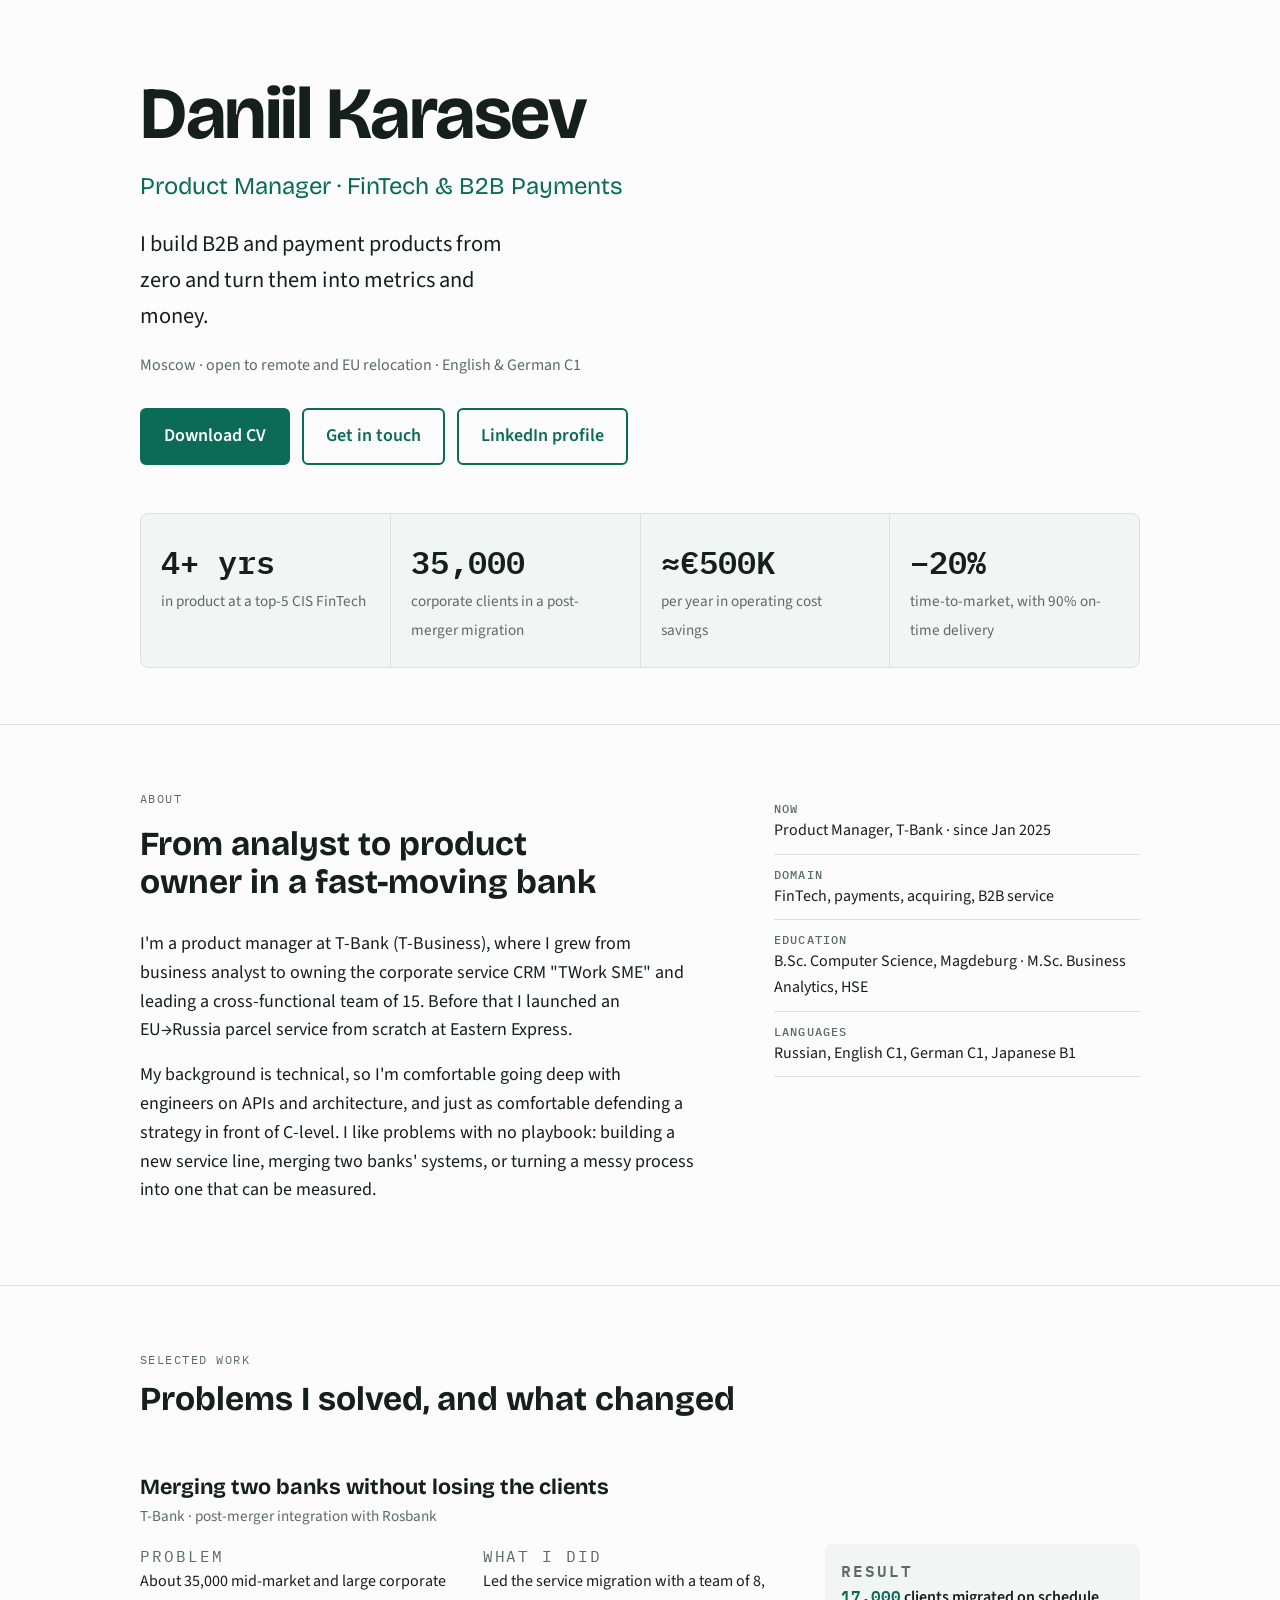
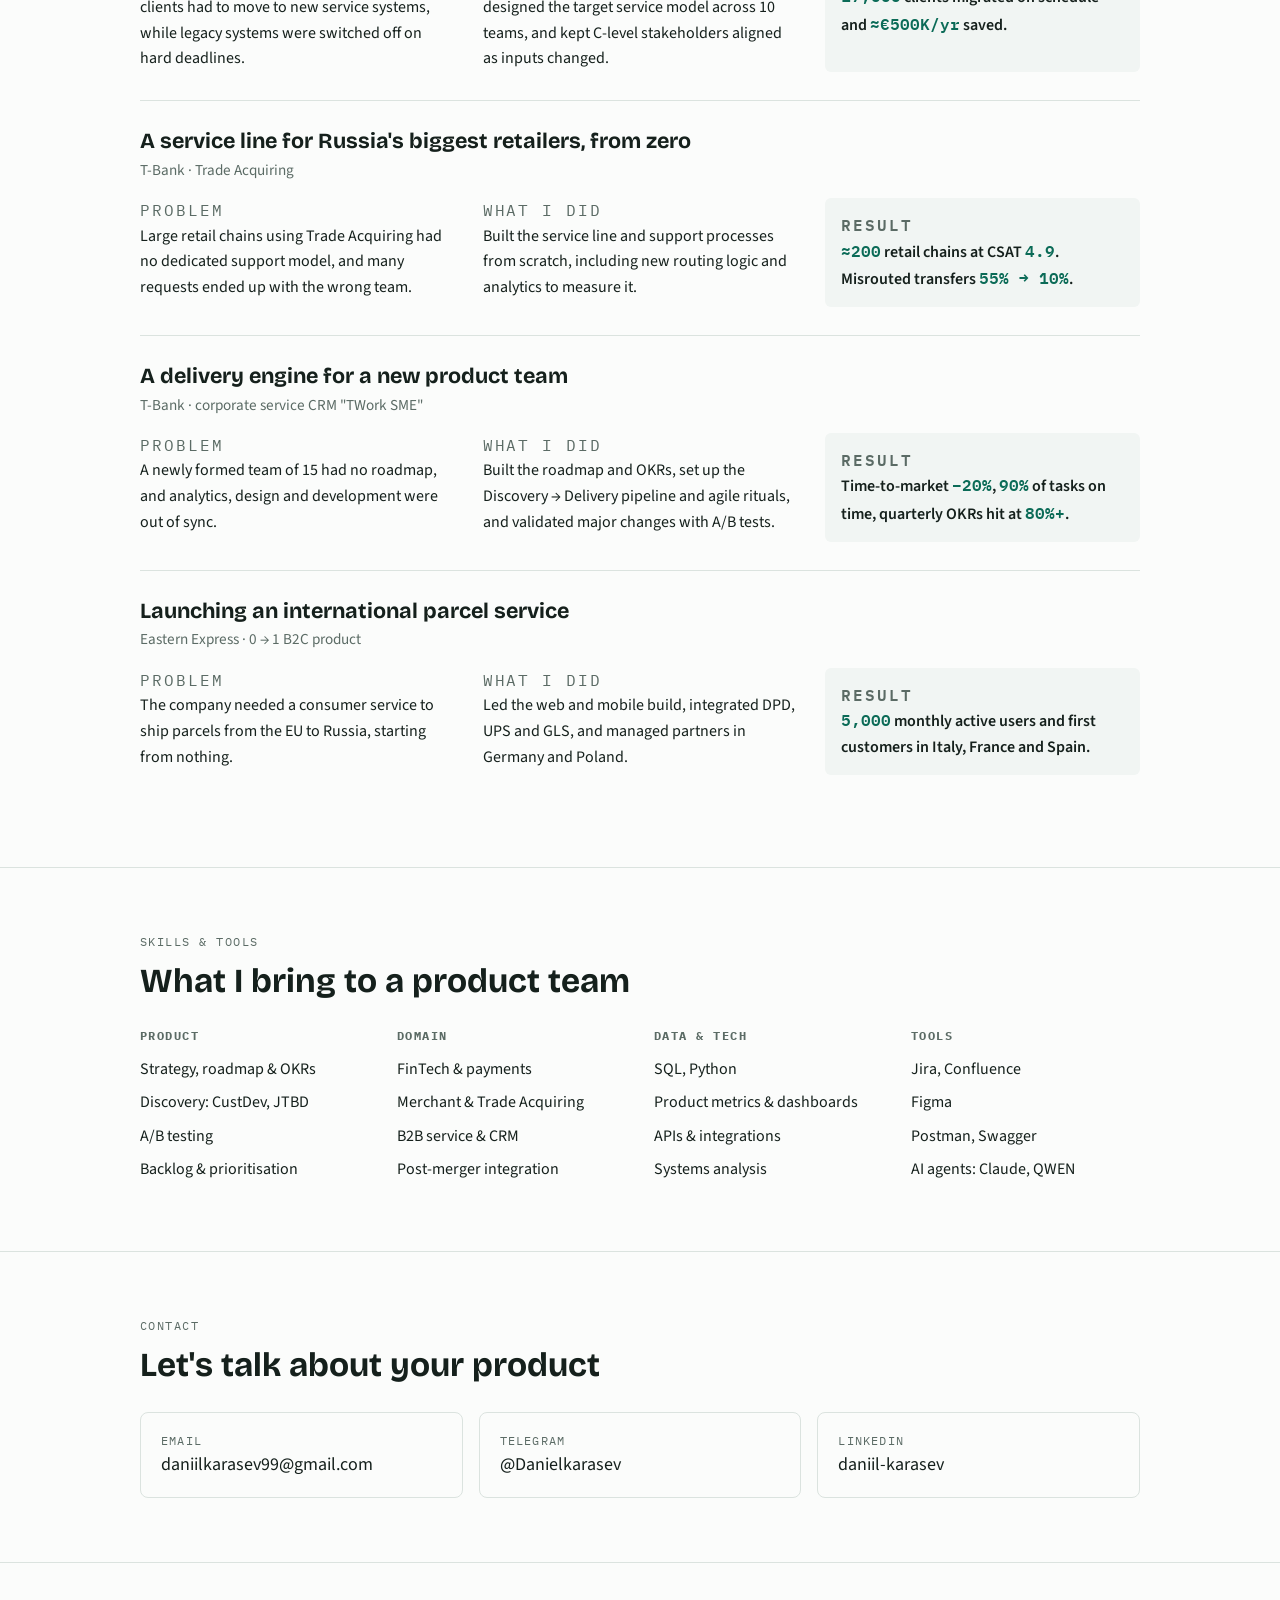
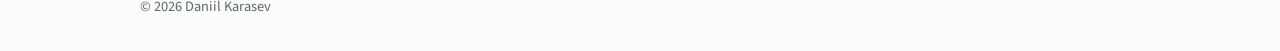
==== index.html @ 462f9577 "Add files via upload" ====
<!DOCTYPE html>
<!-- index.html: WHAT is on the page (text, links, sections). -->
<html lang="en">
<head>
  <meta charset="utf-8">
  <meta name="viewport" content="width=device-width, initial-scale=1">
  <title>Daniil Karasev · Product Manager</title>
  <meta name="description" content="Product Manager in FinTech and B2B payments. Building service and payment products from zero and turning them into metrics and money.">
  <link rel="preconnect" href="https://fonts.googleapis.com">
  <link rel="preconnect" href="https://fonts.gstatic.com" crossorigin>
  <link rel="stylesheet" href="https://fonts.googleapis.com/css2?family=Bricolage+Grotesque:opsz,wght@12..96,600;12..96,700&family=IBM+Plex+Mono:wght@500;600&family=Source+Sans+3:wght@400;600&display=swap">
  <link rel="stylesheet" href="styles.css">
</head>
<body>
  <!-- ===== HERO: the first thing visitors see ===== -->
  <header class="hero wrap">
    <h1>Daniil Karasev</h1>
    <p class="role">Product Manager · FinTech &amp; B2B Payments</p>
    <p class="pitch">I build B2B and payment products from zero and turn them into metrics and money.</p>
    <p class="meta">Moscow · open to remote and EU relocation · English &amp; German C1</p>
    <div class="actions">
      <a class="btn primary" href="Daniil_Karasev_CV.pdf" target="_blank" rel="noopener">Download CV</a>
      <a class="btn ghost" href="#contact">Get in touch</a>
      <a class="btn ghost" href="https://www.linkedin.com/in/daniil-karasev-b4a530241/" target="_blank" rel="noopener">LinkedIn profile</a>
    </div>

    <!-- KEY NUMBERS: four big figures recruiters can scan in 3 seconds -->
    <div class="numbers">
      <div class="number"><span class="fig">4+ yrs</span><span class="what">in product at a top-5 CIS FinTech</span></div>
      <div class="number"><span class="fig">35,000</span><span class="what">corporate clients in a post-merger migration</span></div>
      <div class="number"><span class="fig">≈€500K</span><span class="what">per year in operating cost savings</span></div>
      <div class="number"><span class="fig">−20%</span><span class="what">time-to-market, with 90% on-time delivery</span></div>
    </div>
  </header>

  <main>
    <!-- ===== ABOUT ===== -->
    <section id="about">
      <div class="wrap about">
        <div>
          <p class="label">About</p>
          <h2>From analyst to product owner in a fast-moving bank</h2>
          <p>I'm a product manager at T-Bank (T-Business), where I grew from business analyst to owning the corporate service CRM "TWork SME" and leading a cross-functional team of 15. Before that I launched an EU→Russia parcel service from scratch at Eastern Express.</p>
          <p>My background is technical, so I'm comfortable going deep with engineers on APIs and architecture, and just as comfortable defending a strategy in front of C-level. I like problems with no playbook: building a new service line, merging two banks' systems, or turning a messy process into one that can be measured.</p>
        </div>
        <ul class="facts">
          <li><b>Now</b>Product Manager, T-Bank · since Jan 2025</li>
          <li><b>Domain</b>FinTech, payments, acquiring, B2B service</li>
          <li><b>Education</b>B.Sc. Computer Science, Magdeburg · M.Sc. Business Analytics, HSE</li>
          <li><b>Languages</b>Russian, English C1, German C1, Japanese B1</li>
        </ul>
      </div>
    </section>

    <!-- ===== SELECTED WORK: one block per case ===== -->
    <section id="work">
      <div class="wrap">
        <p class="label">Selected work</p>
        <h2>Problems I solved, and what changed</h2>

        <article class="case">
          <h3>Merging two banks without losing the clients</h3>
          <p class="where">T-Bank · post-merger integration with Rosbank</p>
          <div class="cols">
            <div><p class="label">Problem</p><p>About 35,000 mid-market and large corporate clients had to move to new service systems, while legacy systems were switched off on hard deadlines.</p></div>
            <div><p class="label">What I did</p><p>Led the service migration with a team of 8, designed the target service model across 10 teams, and kept C-level stakeholders aligned as inputs changed.</p></div>
            <div class="result"><p class="label">Result</p><p><span class="delta">17,000</span> clients migrated on schedule and <span class="delta">≈€500K/yr</span> saved.</p></div>
          </div>
        </article>

        <article class="case">
          <h3>A service line for Russia's biggest retailers, from zero</h3>
          <p class="where">T-Bank · Trade Acquiring</p>
          <div class="cols">
            <div><p class="label">Problem</p><p>Large retail chains using Trade Acquiring had no dedicated support model, and many requests ended up with the wrong team.</p></div>
            <div><p class="label">What I did</p><p>Built the service line and support processes from scratch, including new routing logic and analytics to measure it.</p></div>
            <div class="result"><p class="label">Result</p><p><span class="delta">≈200</span> retail chains at CSAT <span class="delta">4.9</span>. Misrouted transfers <span class="delta">55% → 10%</span>.</p></div>
          </div>
        </article>

        <article class="case">
          <h3>A delivery engine for a new product team</h3>
          <p class="where">T-Bank · corporate service CRM "TWork SME"</p>
          <div class="cols">
            <div><p class="label">Problem</p><p>A newly formed team of 15 had no roadmap, and analytics, design and development were out of sync.</p></div>
            <div><p class="label">What I did</p><p>Built the roadmap and OKRs, set up the Discovery → Delivery pipeline and agile rituals, and validated major changes with A/B tests.</p></div>
            <div class="result"><p class="label">Result</p><p>Time-to-market <span class="delta">−20%</span>, <span class="delta">90%</span> of tasks on time, quarterly OKRs hit at <span class="delta">80%+</span>.</p></div>
          </div>
        </article>

        <article class="case">
          <h3>Launching an international parcel service</h3>
          <p class="where">Eastern Express · 0 → 1 B2C product</p>
          <div class="cols">
            <div><p class="label">Problem</p><p>The company needed a consumer service to ship parcels from the EU to Russia, starting from nothing.</p></div>
            <div><p class="label">What I did</p><p>Led the web and mobile build, integrated DPD, UPS and GLS, and managed partners in Germany and Poland.</p></div>
            <div class="result"><p class="label">Result</p><p><span class="delta">5,000</span> monthly active users and first customers in Italy, France and Spain.</p></div>
          </div>
        </article>
      </div>
    </section>

    <!-- ===== SKILLS ===== -->
    <section id="skills">
      <div class="wrap">
        <p class="label">Skills &amp; tools</p>
        <h2>What I bring to a product team</h2>
        <div class="skills">
          <div><h3 class="label">Product</h3><ul><li>Strategy, roadmap &amp; OKRs</li><li>Discovery: CustDev, JTBD</li><li>A/B testing</li><li>Backlog &amp; prioritisation</li></ul></div>
          <div><h3 class="label">Domain</h3><ul><li>FinTech &amp; payments</li><li>Merchant &amp; Trade Acquiring</li><li>B2B service &amp; CRM</li><li>Post-merger integration</li></ul></div>
          <div><h3 class="label">Data &amp; tech</h3><ul><li>SQL, Python</li><li>Product metrics &amp; dashboards</li><li>APIs &amp; integrations</li><li>Systems analysis</li></ul></div>
          <div><h3 class="label">Tools</h3><ul><li>Jira, Confluence</li><li>Figma</li><li>Postman, Swagger</li><li>AI agents: Claude, QWEN</li></ul></div>
        </div>
      </div>
    </section>

    <!-- ===== CONTACT ===== -->
    <section id="contact">
      <div class="wrap">
        <p class="label">Contact</p>
        <h2>Let's talk about your product</h2>
        <div class="contact-list">
          <a href="mailto:daniilkarasev99@gmail.com"><small>Email</small>daniilkarasev99@gmail.com</a>
          <a href="https://t.me/Danielkarasev" target="_blank" rel="noopener"><small>Telegram</small>@Danielkarasev</a>
          <a href="https://www.linkedin.com/in/daniil-karasev-b4a530241/" target="_blank" rel="noopener"><small>LinkedIn</small>daniil-karasev</a>
        </div>
      </div>
    </section>
  </main>

  <footer><div class="wrap">© 2026 Daniil Karasev</div></footer>
</body>
</html>
---- styles.css ----
/* =========================================================
   styles.css: how the page LOOKS.
   Each rule = "which elements" { "how they look" }.
   ========================================================= */

/* 1. DESIGN TOKENS: the few colours and fonts the whole page reuses.
   Layout idea: one calm reading column, numbers set like a bank statement. */
:root {
  --bg: #fbfcfb;          /* page background: white with a hint of green */
  --surface: #f1f5f3;     /* soft panels (number strip, skills) */
  --ink: #15201c;         /* main text: near-black, green-tinted */
  --muted: #5b6b65;       /* secondary text */
  --line: #dbe3df;        /* thin divider lines */
  --accent: #0b6b57;      /* the one accent: deep "money" green */
  --accent-ink: #ffffff;  /* text on top of the accent colour */
  --up: #0b6b57;          /* colour for improvement arrows */

  --font-display: "Bricolage Grotesque", "Segoe UI", system-ui, sans-serif;
  --font-body: "Source Sans 3", "Segoe UI", system-ui, sans-serif;
  --font-figures: "IBM Plex Mono", ui-monospace, "SFMono-Regular", monospace;
}
/* Dark version of the same tokens, used when the visitor's device is in dark mode */
@media (prefers-color-scheme: dark) {
  :root:not([data-theme="light"]) {
    --bg: #0f1513; --surface: #17201d; --ink: #e6eeea; --muted: #9aaba4;
    --line: #26332e; --accent: #4cc3a2; --accent-ink: #062019; --up: #4cc3a2;
    color-scheme: dark;
  }
}
:root[data-theme="dark"] {
  --bg: #0f1513; --surface: #17201d; --ink: #e6eeea; --muted: #9aaba4;
  --line: #26332e; --accent: #4cc3a2; --accent-ink: #062019; --up: #4cc3a2;
  color-scheme: dark;
}

/* 2. BASICS: background, default font, comfortable line spacing */
* { box-sizing: border-box; }
body {
  margin: 0;
  background: var(--bg);
  color: var(--ink);
  font-family: var(--font-body);
  font-size: 1.125rem;      /* 18px: easy to read */
  line-height: 1.6;
}
a { color: var(--accent); }
a:focus-visible, .btn:focus-visible { outline: 3px solid var(--accent); outline-offset: 3px; }

/* The page column: max width for readable lines, 20px side gutter on phones */
.wrap { max-width: 1040px; margin: 0 auto; padding-inline: 20px; }
section { padding-block: 64px; border-top: 1px solid var(--line); }

/* Headings */
h1, h2, h3 { font-family: var(--font-display); line-height: 1.15; margin: 0; text-wrap: balance; }
h2 { font-size: clamp(1.6rem, 3vw, 2.1rem); margin-bottom: 28px; }
.label {                     /* small uppercase label above a heading */
  font-family: var(--font-figures); font-size: .78rem; letter-spacing: .12em;
  text-transform: uppercase; color: var(--muted); margin: 0 0 10px;
}

/* 3. HERO: the first screen */
.hero { padding-block: 72px 56px; border-top: 0; }
.hero h1 { font-size: clamp(2.6rem, 7vw, 4.6rem); font-weight: 700; letter-spacing: -.02em; }
.hero .role { font-family: var(--font-display); font-size: clamp(1.2rem, 2.5vw, 1.5rem); color: var(--accent); margin: 10px 0 22px; }
.hero .pitch { font-size: clamp(1.2rem, 2.2vw, 1.4rem); max-width: 34ch; margin: 0 0 18px; }
.hero .meta { color: var(--muted); font-size: 1rem; margin: 0 0 30px; }
.actions { display: flex; flex-wrap: wrap; gap: 12px; }
.btn {
  display: inline-block; padding: 12px 22px; border-radius: 6px; font-weight: 600;
  text-decoration: none; border: 2px solid var(--accent);
}
.btn.primary { background: var(--accent); color: var(--accent-ink); }
.btn.ghost { color: var(--accent); }
.btn:hover { filter: brightness(1.08); }

/* 4. KEY NUMBERS: a 4-column strip that becomes 2 columns on phones */
.numbers {
  display: grid; grid-template-columns: repeat(4, 1fr); gap: 1px;
  background: var(--line); border: 1px solid var(--line); border-radius: 8px; overflow: hidden;
  margin-top: 48px;
}
.number { background: var(--surface); padding: 22px 20px; min-width: 0; }
.number .fig {
  font-family: var(--font-figures); font-size: clamp(1.5rem, 3.2vw, 2rem); font-weight: 600;
  font-variant-numeric: tabular-nums; color: var(--ink); display: block;
}
.number .what { color: var(--muted); font-size: .95rem; line-height: 1.4; }

/* 5. ABOUT: text plus a small facts list beside it */
.about { display: grid; grid-template-columns: 1.6fr 1fr; gap: 48px; }
.about p { margin: 0 0 16px; max-width: 62ch; }
.facts { margin: 0; padding: 0; list-style: none; font-size: 1rem; }
.facts li { padding: 10px 0; border-bottom: 1px solid var(--line); }
.facts b { display: block; font-family: var(--font-figures); font-size: .75rem; letter-spacing: .1em; text-transform: uppercase; color: var(--muted); font-weight: 500; }

/* 6. CASES: one row per case; Problem / What I did / Result side by side */
.case { padding-block: 28px; border-bottom: 1px solid var(--line); }
.case:last-child { border-bottom: 0; }
.case h3 { font-size: 1.35rem; margin-bottom: 4px; }
.case .where { color: var(--muted); font-size: .95rem; margin: 0 0 16px; }
.case .cols { display: grid; grid-template-columns: 1fr 1fr 1fr; gap: 28px; }
.case .cols > div { min-width: 0; }
.case .cols p { margin: 0; font-size: 1rem; }
.result { background: var(--surface); border-radius: 6px; padding: 14px 16px; }
.result p { font-weight: 600; }
.delta { font-family: var(--font-figures); color: var(--up); white-space: nowrap; }

/* 7. SKILLS: grouped lists in a grid */
.skills { display: grid; grid-template-columns: repeat(auto-fit, minmax(220px, 1fr)); gap: 28px; }
.skills ul { margin: 0; padding: 0; list-style: none; font-size: 1rem; }
.skills li { padding: 4px 0; }

/* 8. CONTACT + FOOTER */
.contact-list { display: grid; grid-template-columns: repeat(auto-fit, minmax(240px, 1fr)); gap: 16px; }
.contact-list a { display: block; padding: 18px 20px; border: 1px solid var(--line); border-radius: 8px; text-decoration: none; color: var(--ink); overflow-wrap: anywhere; }
.contact-list a:hover { border-color: var(--accent); }
.contact-list small { display: block; color: var(--muted); font-family: var(--font-figures); font-size: .75rem; letter-spacing: .1em; text-transform: uppercase; }
footer { padding-block: 32px; color: var(--muted); font-size: .9rem; border-top: 1px solid var(--line); }

/* 9. PHONES: below 760px wide, stack the columns into one */
@media (max-width: 760px) {
  section { padding-block: 48px; }
  .numbers { grid-template-columns: 1fr 1fr; }
  .about, .case .cols { grid-template-columns: 1fr; gap: 16px; }
}

/* Gentle fade-in on load, switched off for people who prefer less motion */
@media (prefers-reduced-motion: no-preference) {
  .hero > * { animation: rise .6s ease-out both; }
  .hero > *:nth-child(2) { animation-delay: .08s; }
  .hero > *:nth-child(3) { animation-delay: .16s; }
  @keyframes rise { from { transform: translateY(8px); } to { transform: none; } }
}
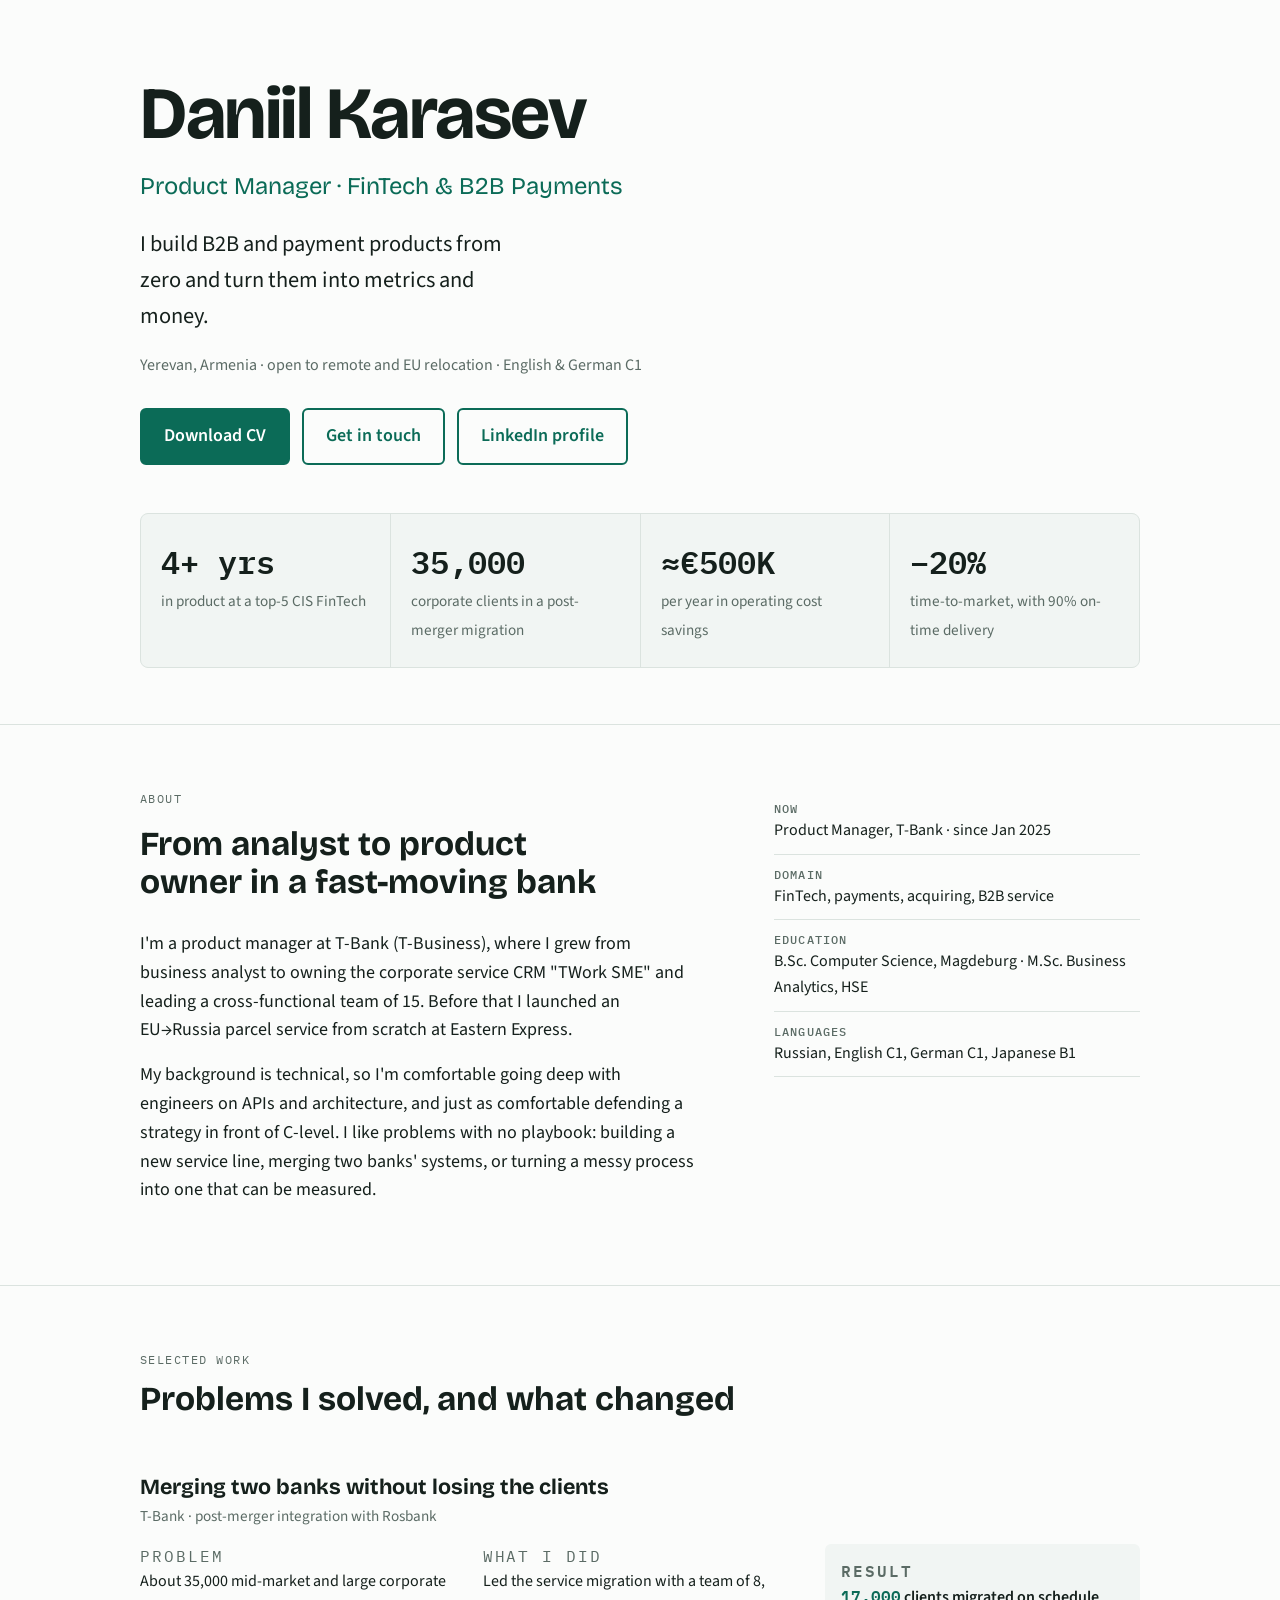
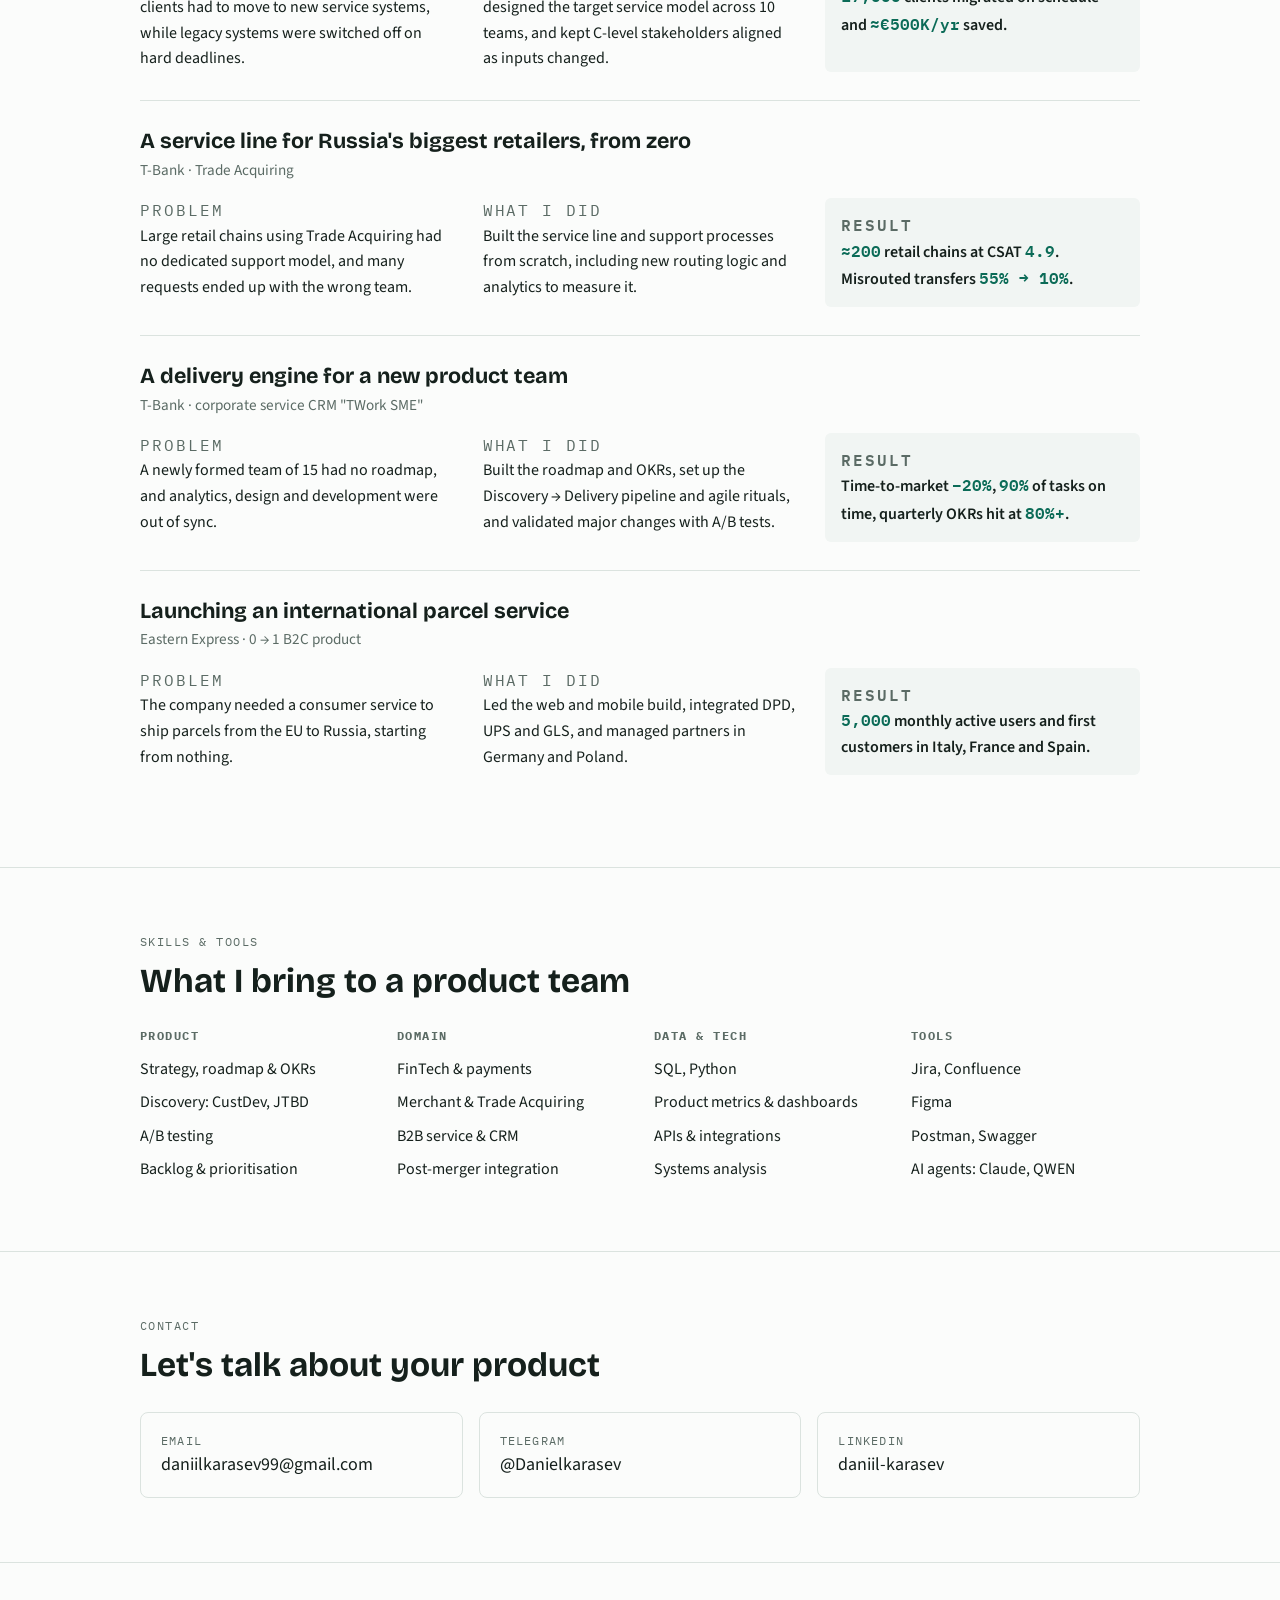
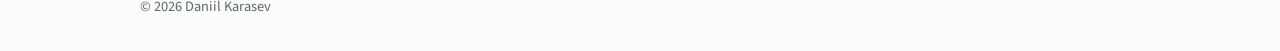
==== commit ff5ece88: "Bring site up to date: Yerevan location, updated CV, tab icon and link preview Co-Authored-By: Claud" ====
--- a/index.html
+++ b/index.html
@@ -6,6 +6,24 @@
   <meta name="viewport" content="width=device-width, initial-scale=1">
   <title>Daniil Karasev · Product Manager</title>
   <meta name="description" content="Product Manager in FinTech and B2B payments. Building service and payment products from zero and turning them into metrics and money.">
+  <link rel="canonical" href="https://daniilkarasevpm.github.io/">
+  <meta name="theme-color" content="#0b6b57">
+
+  <!-- Tab icon (favicon) and home-screen icon -->
+  <link rel="icon" href="favicon.svg" type="image/svg+xml">
+  <link rel="apple-touch-icon" href="apple-touch-icon.png">
+
+  <!-- Link preview: what LinkedIn, Telegram and email show when someone pastes the link -->
+  <meta property="og:type" content="website">
+  <meta property="og:url" content="https://daniilkarasevpm.github.io/">
+  <meta property="og:title" content="Daniil Karasev · Product Manager, FinTech &amp; B2B Payments">
+  <meta property="og:description" content="I build B2B and payment products from zero and turn them into metrics and money.">
+  <meta property="og:image" content="https://daniilkarasevpm.github.io/og-image.png">
+  <meta property="og:image:width" content="1200">
+  <meta property="og:image:height" content="630">
+  <meta property="og:image:alt" content="Daniil Karasev, Product Manager in FinTech and B2B payments, with key results">
+  <meta name="twitter:card" content="summary_large_image">
+
   <link rel="preconnect" href="https://fonts.googleapis.com">
   <link rel="preconnect" href="https://fonts.gstatic.com" crossorigin>
   <link rel="stylesheet" href="https://fonts.googleapis.com/css2?family=Bricolage+Grotesque:opsz,wght@12..96,600;12..96,700&family=IBM+Plex+Mono:wght@500;600&family=Source+Sans+3:wght@400;600&display=swap">
@@ -17,7 +35,7 @@
     <h1>Daniil Karasev</h1>
     <p class="role">Product Manager · FinTech &amp; B2B Payments</p>
     <p class="pitch">I build B2B and payment products from zero and turn them into metrics and money.</p>
-    <p class="meta">Moscow · open to remote and EU relocation · English &amp; German C1</p>
+    <p class="meta">Yerevan, Armenia · open to remote and EU relocation · English &amp; German C1</p>
     <div class="actions">
       <a class="btn primary" href="Daniil_Karasev_CV.pdf" target="_blank" rel="noopener">Download CV</a>
       <a class="btn ghost" href="#contact">Get in touch</a>
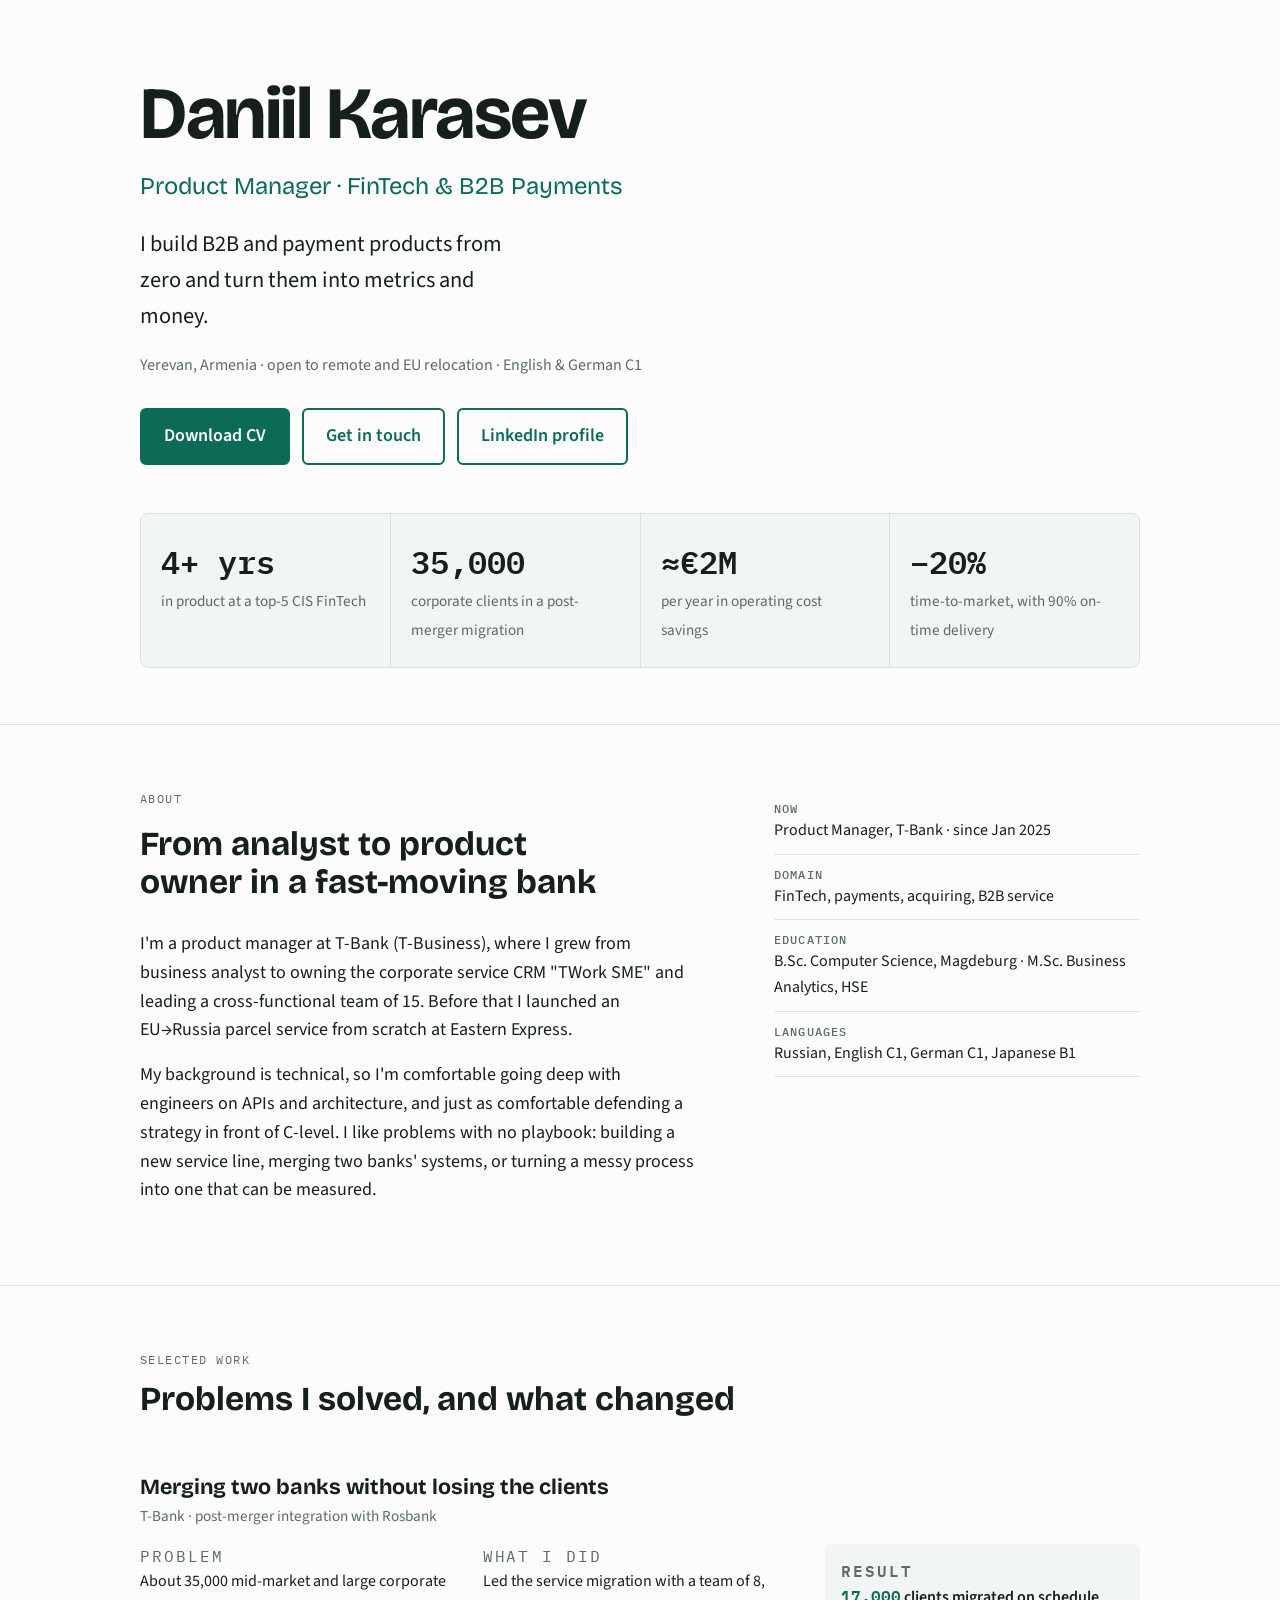
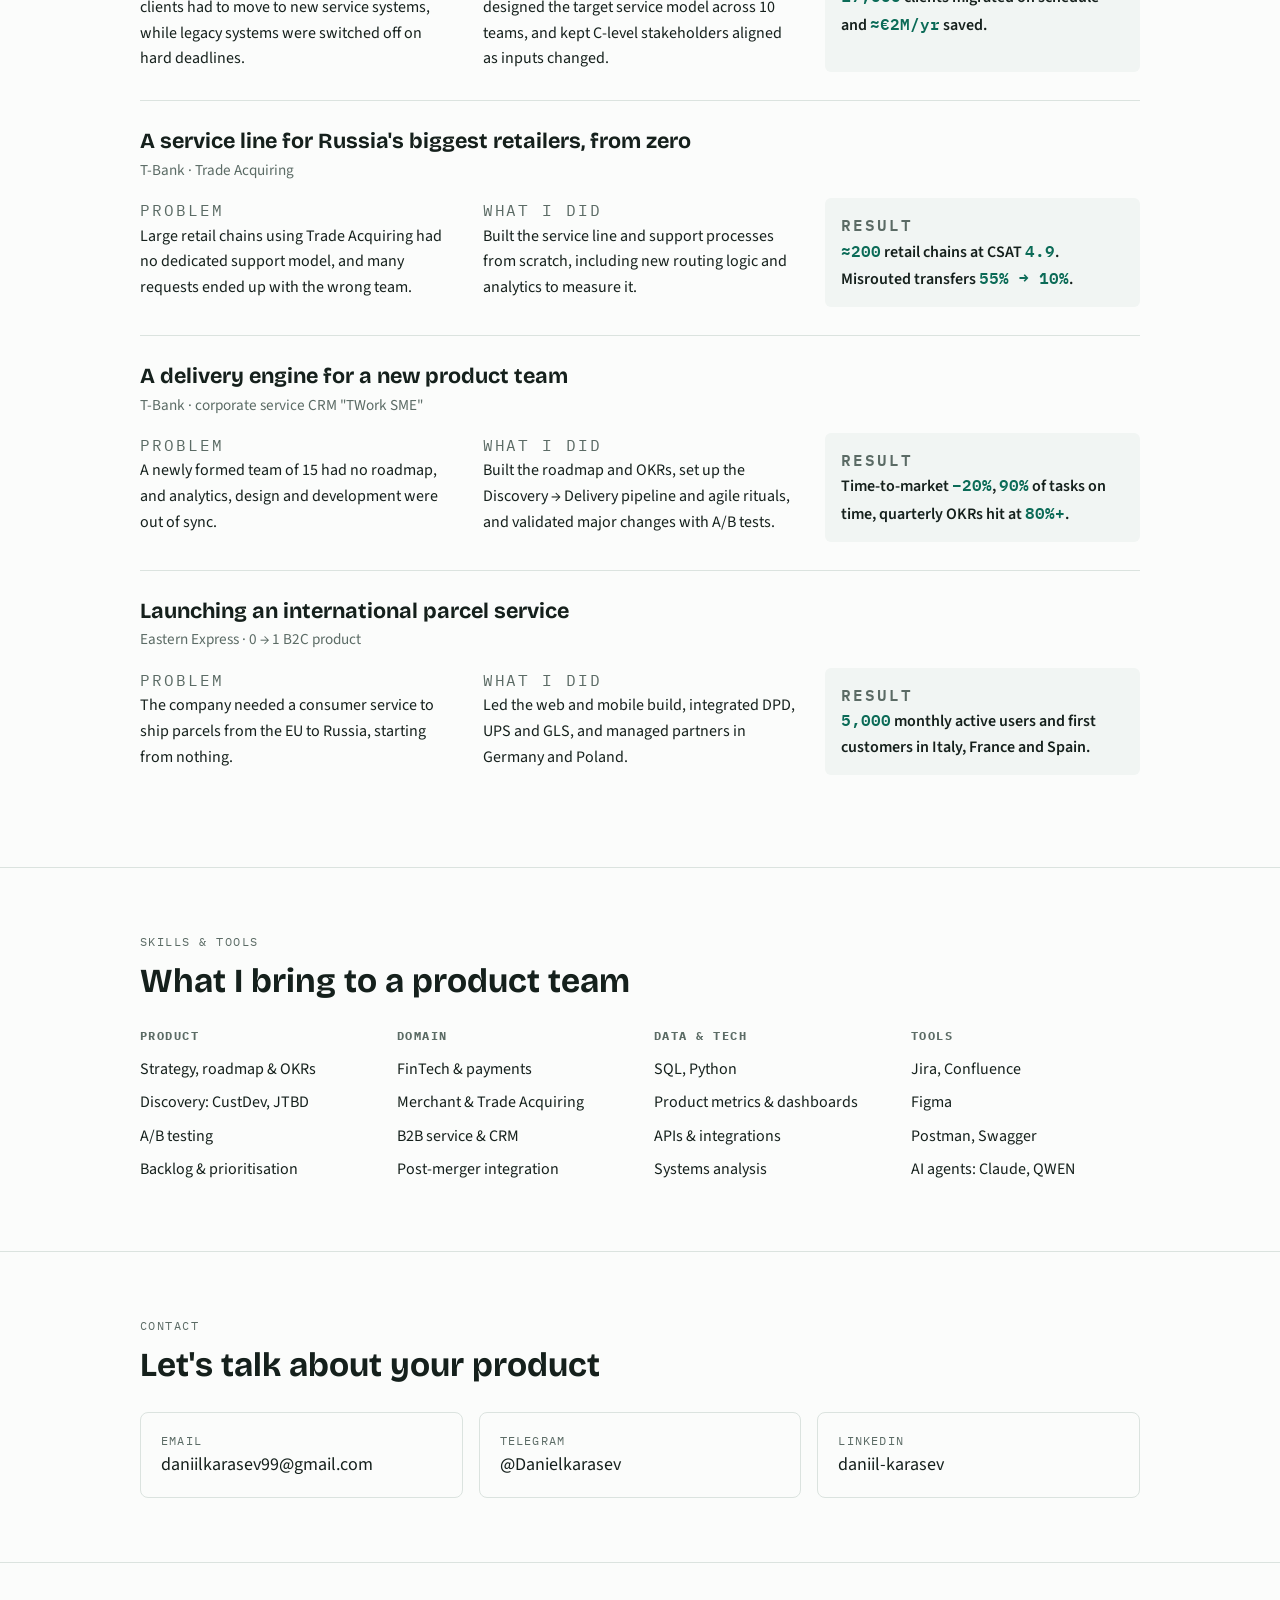
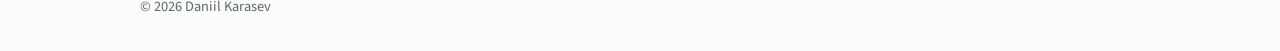
==== commit 78c0e1bb: "Update cost savings figure to ≈€2M per year Co-Authored-By: Claude Opus 5.5 (1M context) <noreply@an" ====
--- a/index.html
+++ b/index.html
@@ -46,7 +46,7 @@
     <div class="numbers">
       <div class="number"><span class="fig">4+ yrs</span><span class="what">in product at a top-5 CIS FinTech</span></div>
       <div class="number"><span class="fig">35,000</span><span class="what">corporate clients in a post-merger migration</span></div>
-      <div class="number"><span class="fig">≈€500K</span><span class="what">per year in operating cost savings</span></div>
+      <div class="number"><span class="fig">≈€2M</span><span class="what">per year in operating cost savings</span></div>
       <div class="number"><span class="fig">−20%</span><span class="what">time-to-market, with 90% on-time delivery</span></div>
     </div>
   </header>
@@ -82,7 +82,7 @@
           <div class="cols">
             <div><p class="label">Problem</p><p>About 35,000 mid-market and large corporate clients had to move to new service systems, while legacy systems were switched off on hard deadlines.</p></div>
             <div><p class="label">What I did</p><p>Led the service migration with a team of 8, designed the target service model across 10 teams, and kept C-level stakeholders aligned as inputs changed.</p></div>
-            <div class="result"><p class="label">Result</p><p><span class="delta">17,000</span> clients migrated on schedule and <span class="delta">≈€500K/yr</span> saved.</p></div>
+            <div class="result"><p class="label">Result</p><p><span class="delta">17,000</span> clients migrated on schedule and <span class="delta">≈€2M/yr</span> saved.</p></div>
           </div>
         </article>
 
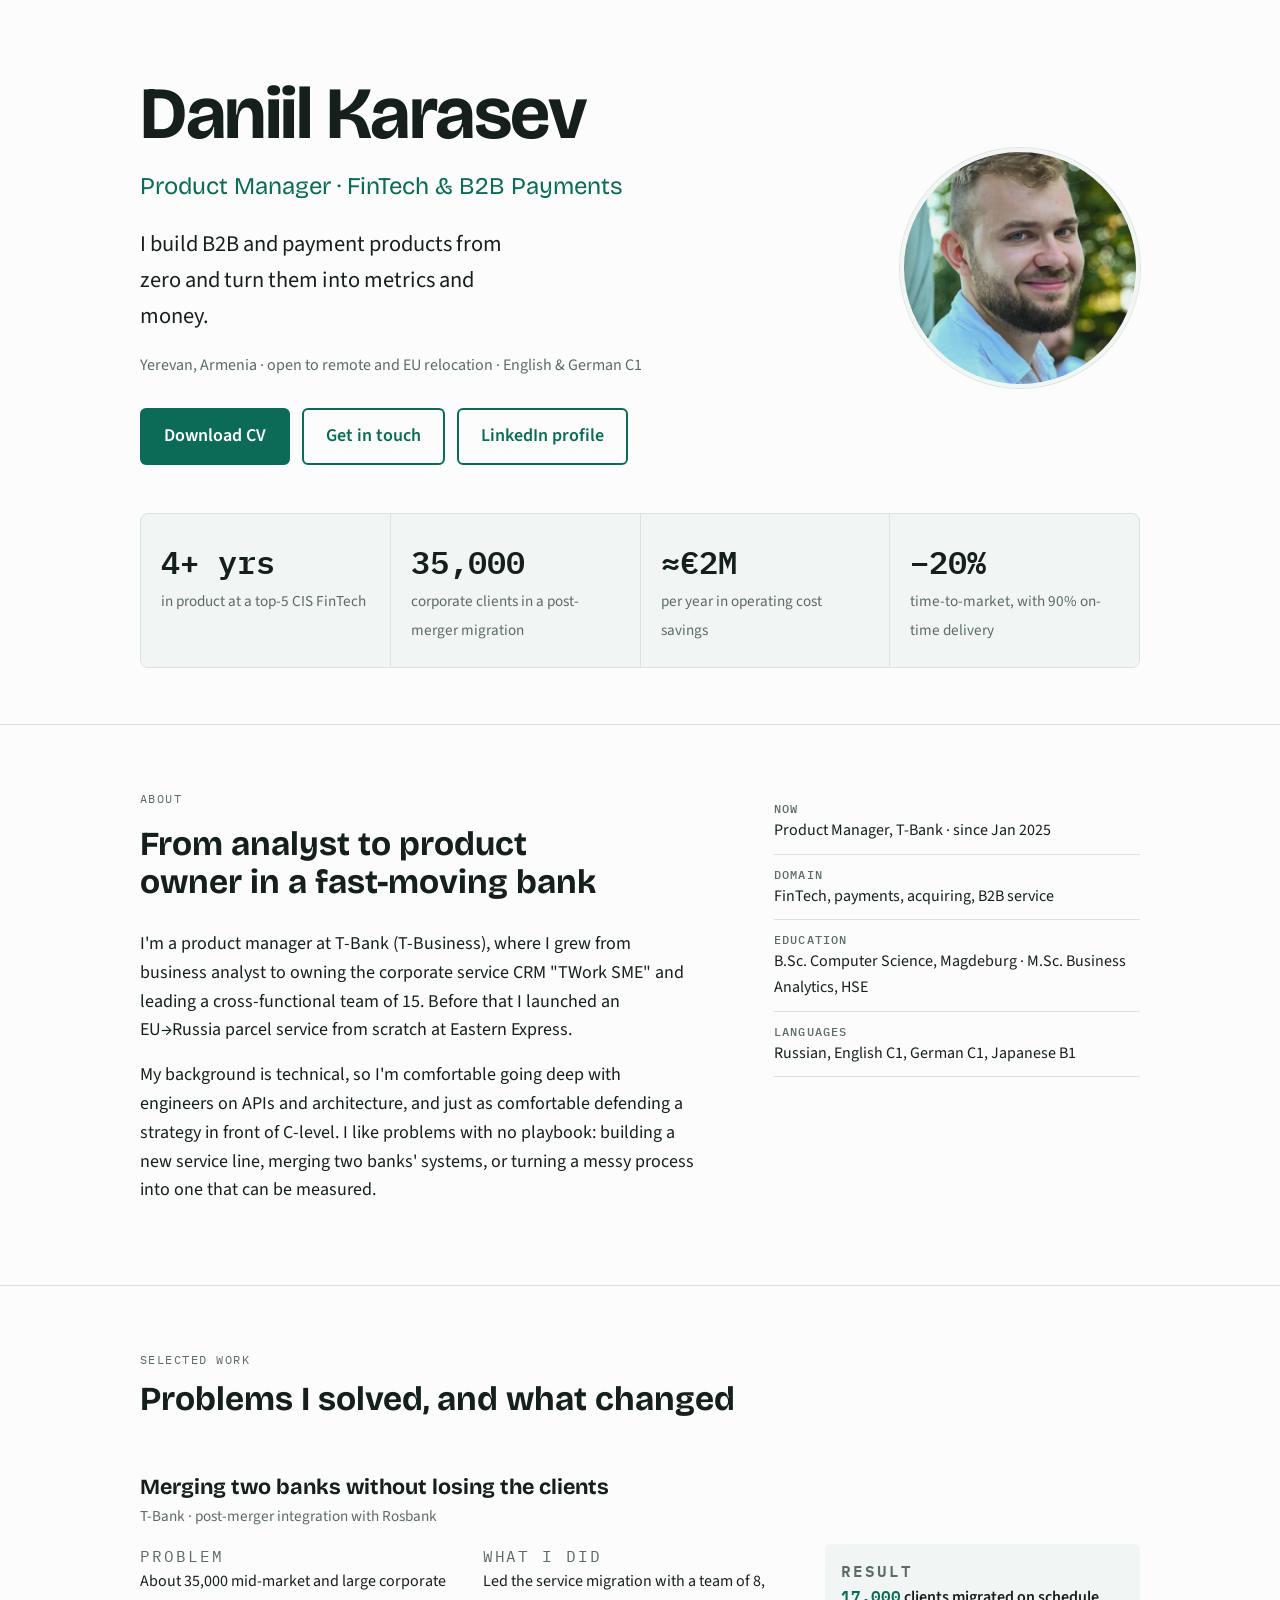
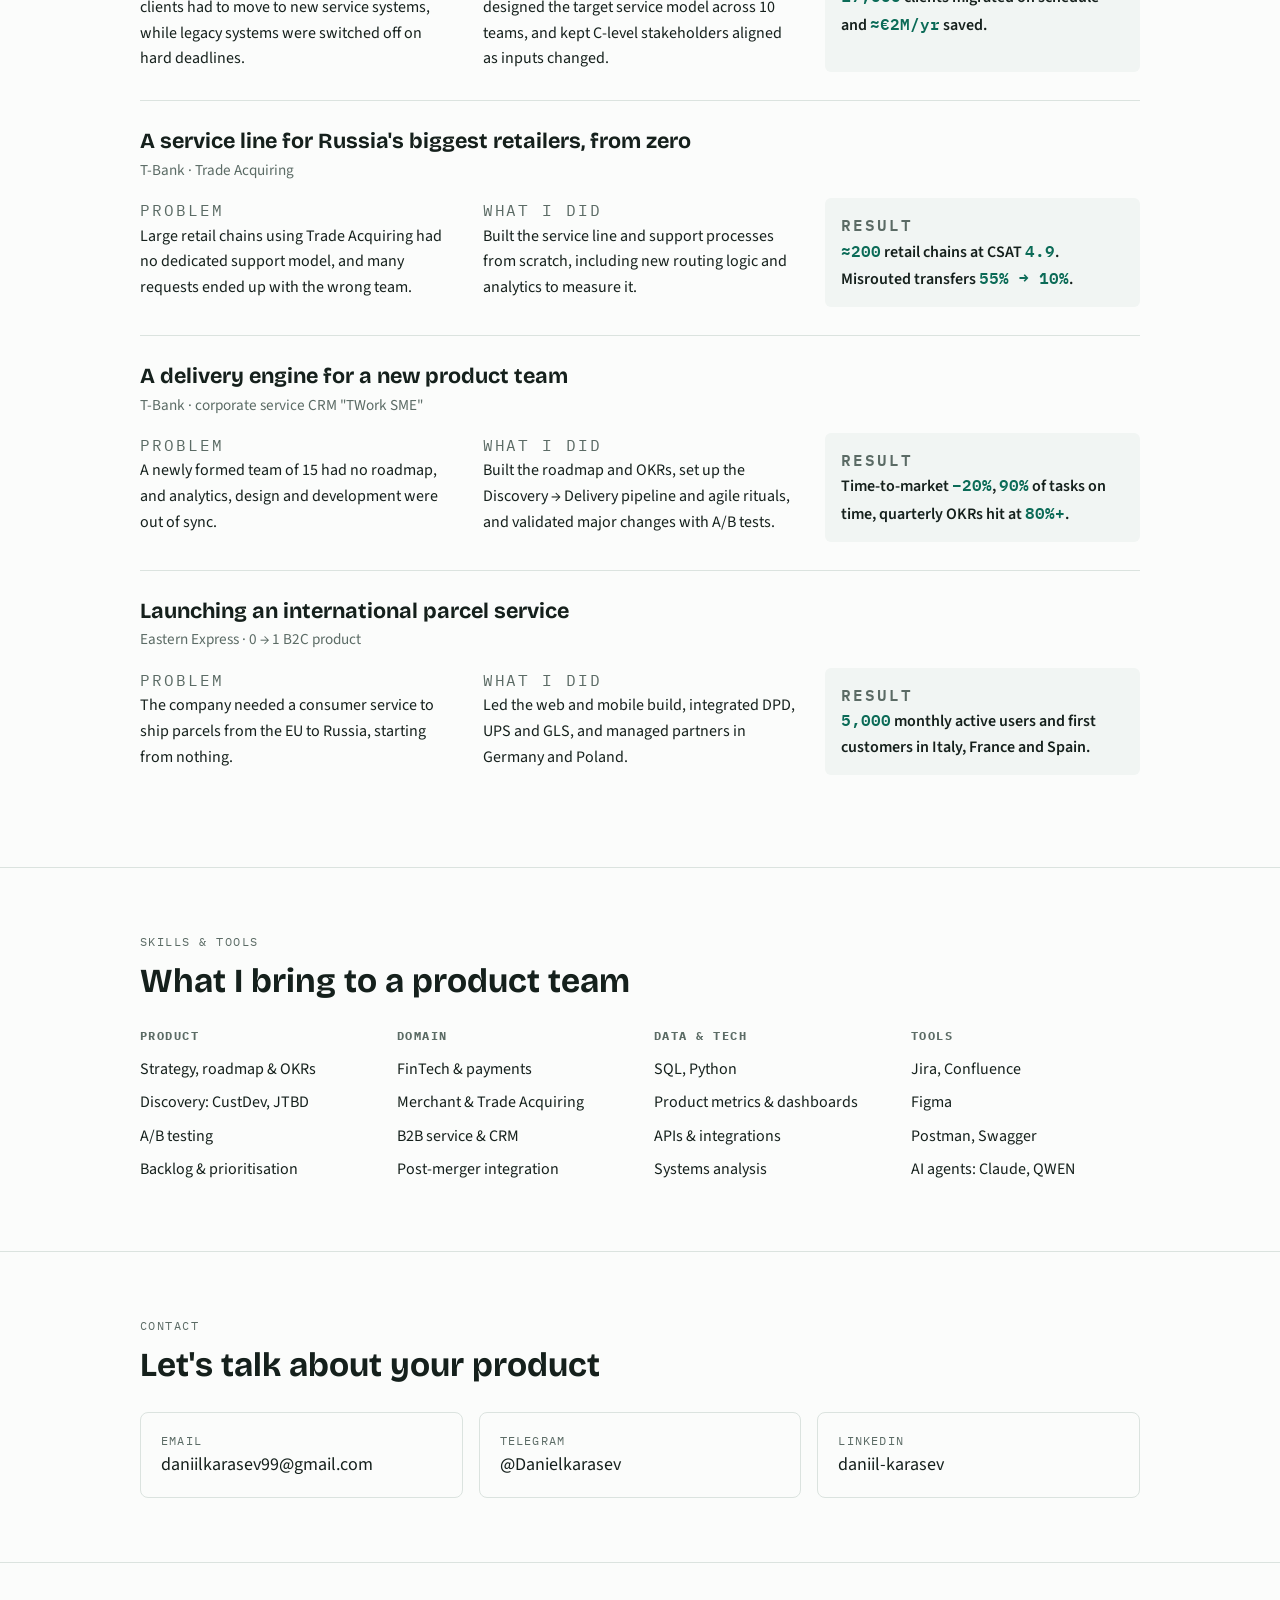
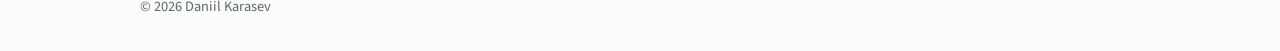
==== commit a966e54a: "Add portrait photo next to the name Co-Authored-By: Claude Opus 5.5 (1M context) <noreply@anthropic." ====
--- a/index.html
+++ b/index.html
@@ -32,6 +32,8 @@
 <body>
   <!-- ===== HERO: the first thing visitors see ===== -->
   <header class="hero wrap">
+    <div class="hero-top">
+    <div class="hero-text">
     <h1>Daniil Karasev</h1>
     <p class="role">Product Manager · FinTech &amp; B2B Payments</p>
     <p class="pitch">I build B2B and payment products from zero and turn them into metrics and money.</p>
@@ -40,6 +42,9 @@
       <a class="btn primary" href="Daniil_Karasev_CV.pdf" target="_blank" rel="noopener">Download CV</a>
       <a class="btn ghost" href="#contact">Get in touch</a>
       <a class="btn ghost" href="https://www.linkedin.com/in/daniil-karasev-b4a530241/" target="_blank" rel="noopener">LinkedIn profile</a>
+    </div>
+    </div>
+    <img class="photo" src="photo.jpg" alt="Portrait of Daniil Karasev" width="480" height="480">
     </div>
 
     <!-- KEY NUMBERS: four big figures recruiters can scan in 3 seconds -->
--- a/styles.css
+++ b/styles.css
@@ -73,6 +73,15 @@
 .btn.ghost { color: var(--accent); }
 .btn:hover { filter: brightness(1.08); }
 
+/* Photo next to the name: text on the left, round photo on the right */
+.hero-top { display: grid; grid-template-columns: 1fr auto; gap: 40px; align-items: center; }
+.hero-text { min-width: 0; }
+.photo {
+  width: clamp(160px, 22vw, 240px); height: auto; aspect-ratio: 1; max-width: 100%;
+  border-radius: 50%; object-fit: cover;
+  border: 4px solid var(--surface); box-shadow: 0 0 0 1px var(--line);
+}
+
 /* 4. KEY NUMBERS: a 4-column strip that becomes 2 columns on phones */
 .numbers {
   display: grid; grid-template-columns: repeat(4, 1fr); gap: 1px;
@@ -122,12 +131,14 @@
   section { padding-block: 48px; }
   .numbers { grid-template-columns: 1fr 1fr; }
   .about, .case .cols { grid-template-columns: 1fr; gap: 16px; }
+  .hero-top { grid-template-columns: 1fr; gap: 24px; }
+  .photo { order: -1; width: 120px; }
 }
 
 /* Gentle fade-in on load, switched off for people who prefer less motion */
 @media (prefers-reduced-motion: no-preference) {
-  .hero > * { animation: rise .6s ease-out both; }
-  .hero > *:nth-child(2) { animation-delay: .08s; }
-  .hero > *:nth-child(3) { animation-delay: .16s; }
+  .hero-text > *, .photo { animation: rise .6s ease-out both; }
+  .hero-text > *:nth-child(2) { animation-delay: .08s; }
+  .hero-text > *:nth-child(3) { animation-delay: .16s; }
   @keyframes rise { from { transform: translateY(8px); } to { transform: none; } }
 }
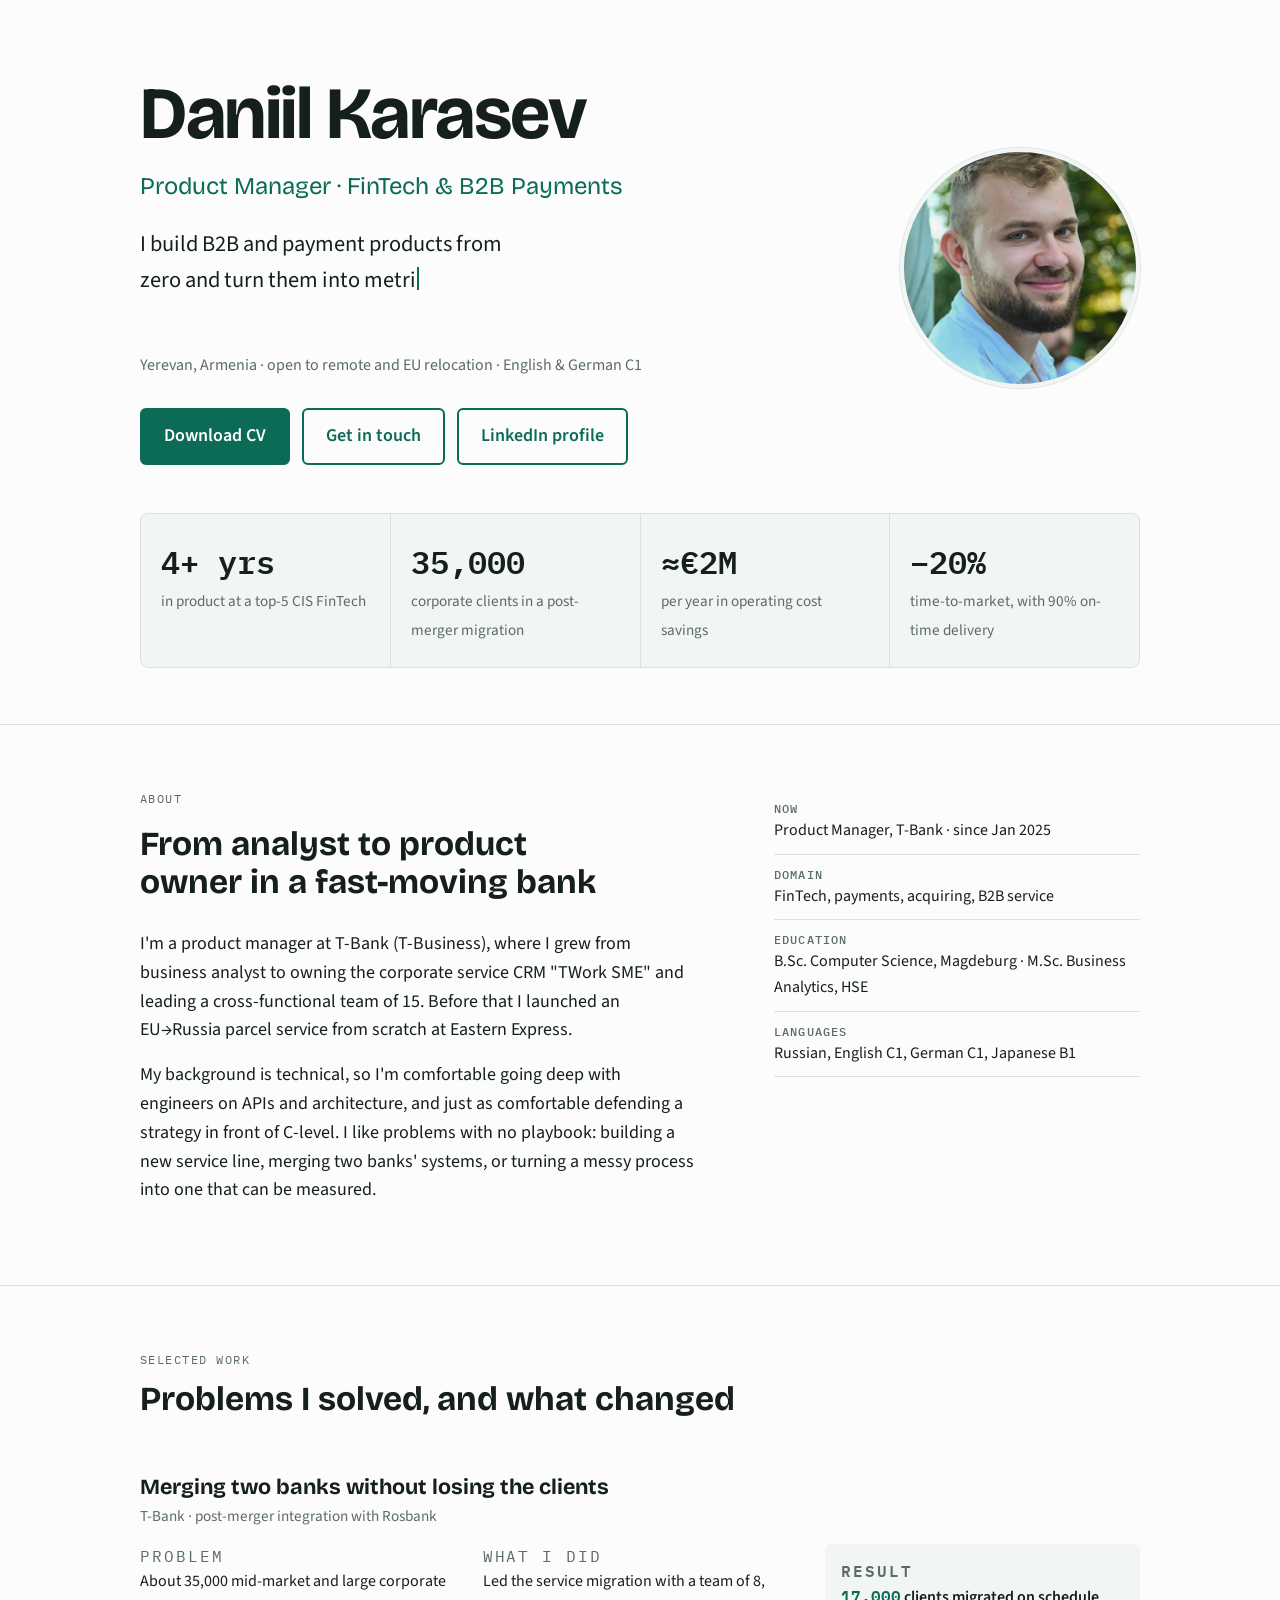
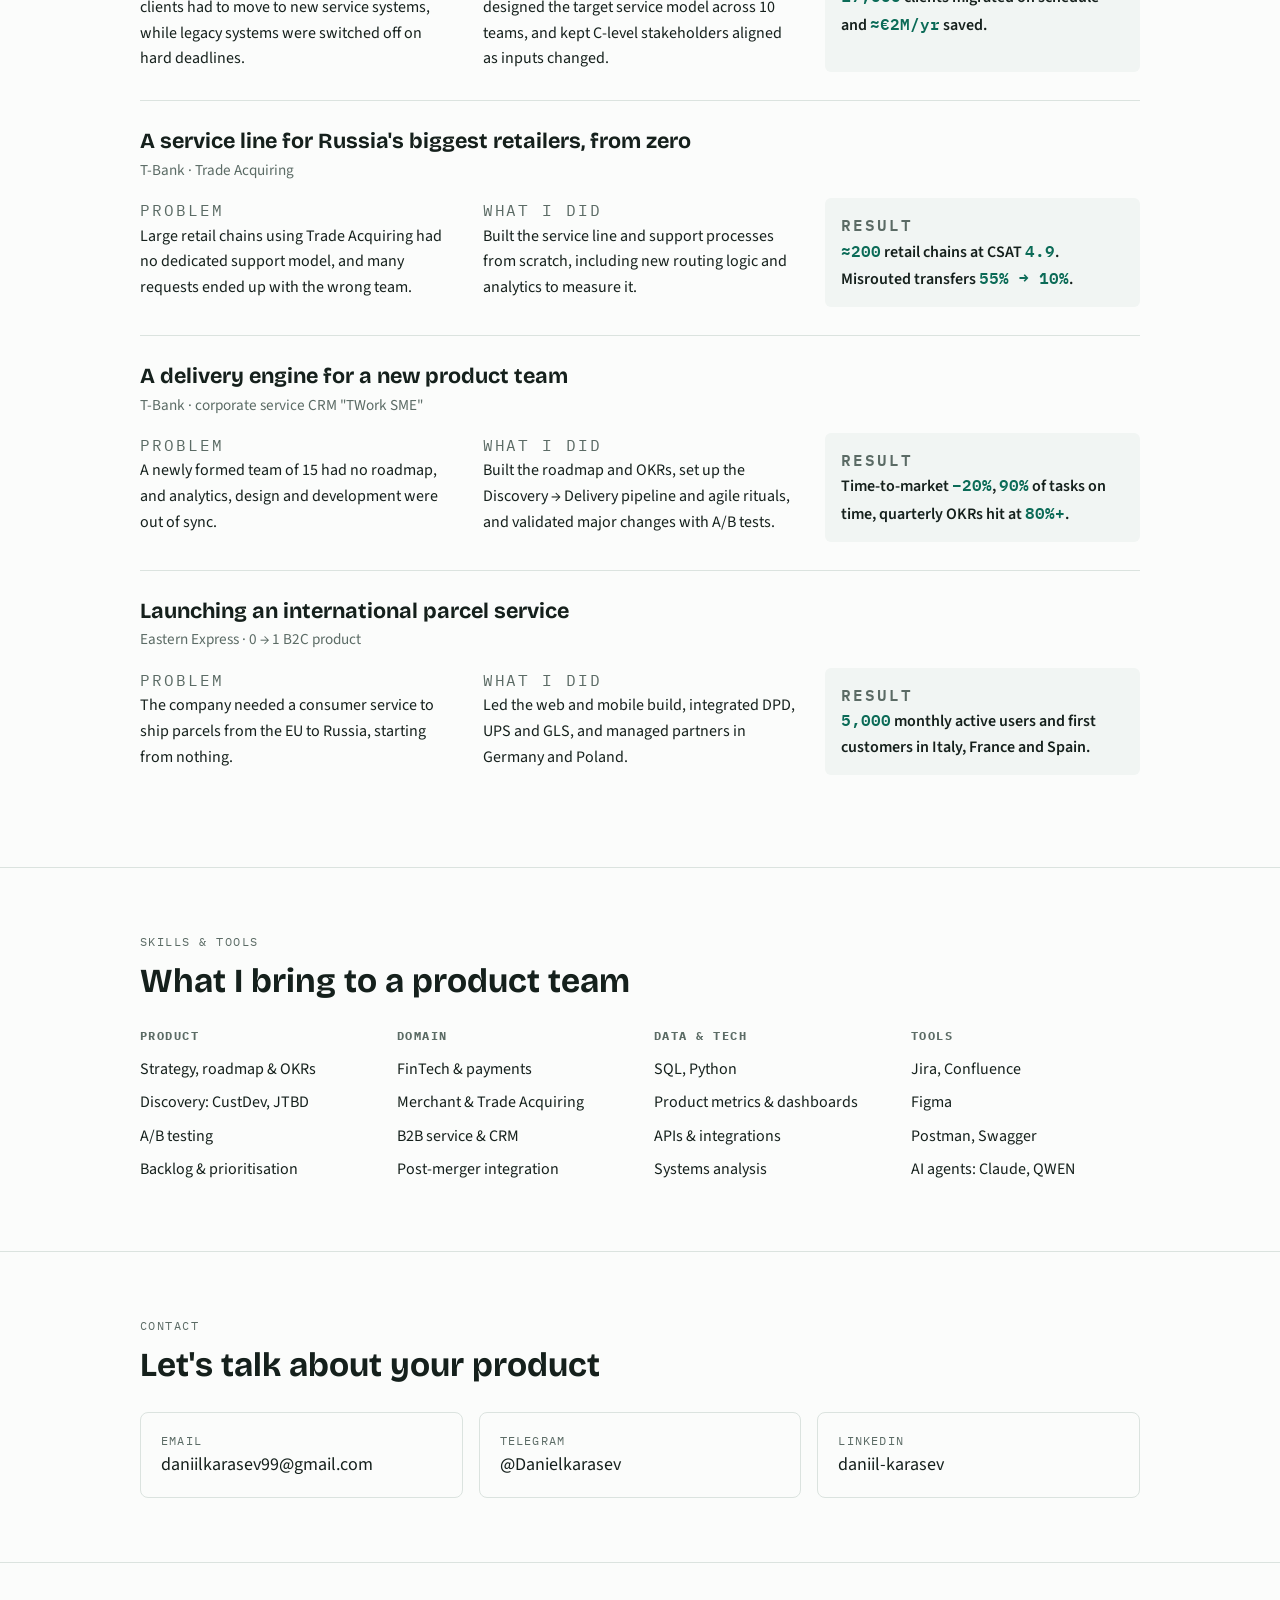
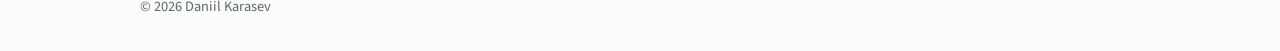
==== commit 630a2708: "Add animations: typing headline, counting numbers, sections sliding in Co-Authored-By: Claude Opus 5" ====
--- a/index.html
+++ b/index.html
@@ -18,7 +18,7 @@
   <meta property="og:url" content="https://daniilkarasevpm.github.io/">
   <meta property="og:title" content="Daniil Karasev · Product Manager, FinTech &amp; B2B Payments">
   <meta property="og:description" content="I build B2B and payment products from zero and turn them into metrics and money.">
-  <meta property="og:image" content="https://daniilkarasevpm.github.io/og-image.png">
+  <meta property="og:image" content="https://daniilkarasevpm.github.io/og-image-v2.png">
   <meta property="og:image:width" content="1200">
   <meta property="og:image:height" content="630">
   <meta property="og:image:alt" content="Daniil Karasev, Product Manager in FinTech and B2B payments, with key results">
@@ -27,7 +27,8 @@
   <link rel="preconnect" href="https://fonts.googleapis.com">
   <link rel="preconnect" href="https://fonts.gstatic.com" crossorigin>
   <link rel="stylesheet" href="https://fonts.googleapis.com/css2?family=Bricolage+Grotesque:opsz,wght@12..96,600;12..96,700&family=IBM+Plex+Mono:wght@500;600&family=Source+Sans+3:wght@400;600&display=swap">
-  <link rel="stylesheet" href="styles.css">
+  <link rel="stylesheet" href="styles.css?v=3">
+  <script src="script.js?v=1" defer></script>
 </head>
 <body>
   <!-- ===== HERO: the first thing visitors see ===== -->
--- a/styles.css
+++ b/styles.css
@@ -142,3 +142,16 @@
   .hero-text > *:nth-child(3) { animation-delay: .16s; }
   @keyframes rise { from { transform: translateY(8px); } to { transform: none; } }
 }
+
+/* 10. JS ANIMATIONS (only active when script.js runs) */
+.js .reveal { opacity: 0; transform: translateY(18px); transition: opacity .6s ease-out, transform .6s ease-out; }
+.js .reveal.is-visible { opacity: 1; transform: none; }
+.pitch .rest { visibility: hidden; }  /* keeps the line's space while typing */
+.pitch .caret {
+  display: inline-block; width: 2px; height: 1.05em; margin-left: 1px;
+  background: var(--accent); vertical-align: -0.15em;
+  animation: blink 1s steps(1) infinite;
+}
+.pitch.done .caret { animation: blink 1s steps(1) 3 forwards; }
+@keyframes blink { 50% { opacity: 0; } }
+.number .fig { font-variant-numeric: tabular-nums; }
